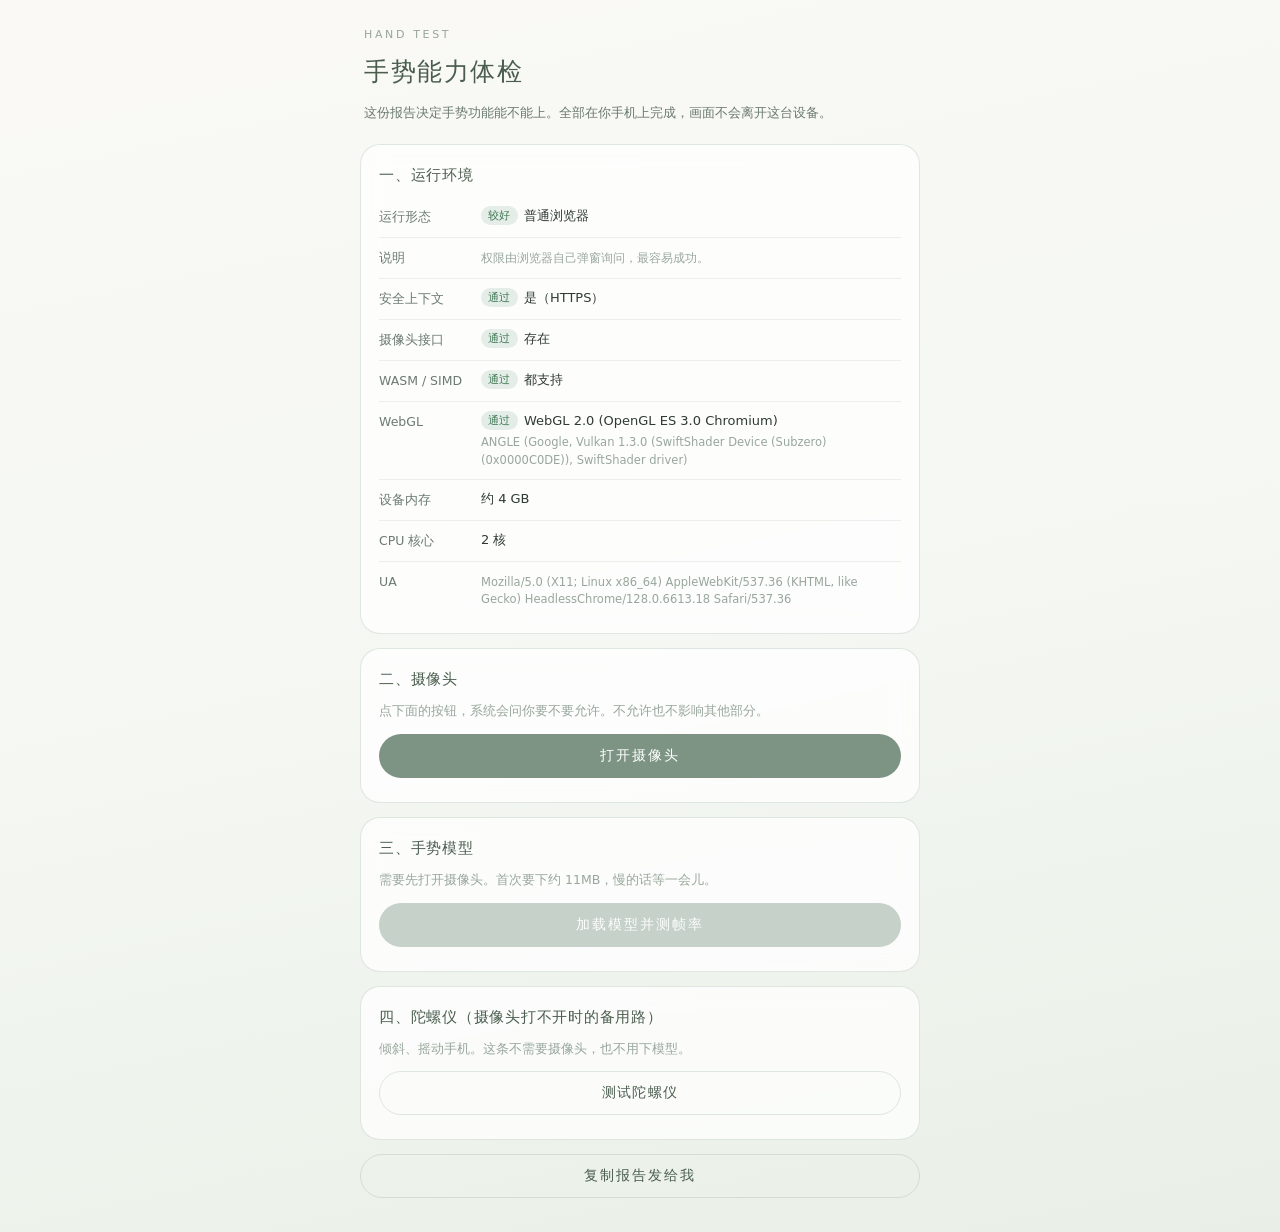
==== handtest.html @ 589935a4 "deploy 2026-11-13 16:48:40" ====
<!DOCTYPE html>
<html lang="zh-CN">
<head>
<meta charset="UTF-8" />
<meta name="viewport" content="width=device-width, initial-scale=1, viewport-fit=cover" />
<meta name="theme-color" content="#FAF9F5" />
<title>手势能力体检 · 记念</title>
<style>
  :root {
    --ink: #2f3a33;
    --ink-2: #4a5d4e;
    --muted: #6b7a70;
    --faint: #98a69d;
    --line: rgba(120, 150, 130, 0.22);
    --card: rgba(255, 255, 255, 0.74);
    --green: #7d9484;
    --green-d: #4a5d4e;
    --ok: #3f7a56;
    --bad: #9b5a4a;
    --warn: #8a7333;
  }
  * { box-sizing: border-box; -webkit-tap-highlight-color: transparent; }
  html { -webkit-text-size-adjust: 100%; }
  body {
    margin: 0;
    min-height: 100dvh;
    background: linear-gradient(168deg, #faf9f5 0%, #f4f7f2 52%, #e9efe7 100%);
    color: var(--ink);
    font-family: "PingFang SC", "Noto Sans SC", "HarmonyOS Sans SC", "Microsoft YaHei", system-ui, sans-serif;
    font-weight: 400;
    padding: calc(env(safe-area-inset-top) + 26px) 16px calc(env(safe-area-inset-bottom) + 34px);
    line-height: 1.6;
  }
  main { max-width: 560px; margin: 0 auto; }

  header { padding: 0 4px 20px; }
  .cap {
    margin: 0 0 8px;
    font-size: 11px;
    letter-spacing: 0.24em;
    color: var(--faint);
    text-transform: uppercase;
  }
  h1 {
    margin: 0;
    font-size: 25px;
    font-weight: 400;
    letter-spacing: 0.06em;
    color: var(--green-d);
  }
  .sub {
    margin: 10px 0 0;
    font-size: 13px;
    color: var(--muted);
    line-height: 1.7;
  }

  .card {
    background: var(--card);
    border: 1px solid var(--line);
    border-radius: 20px;
    padding: 18px 18px 16px;
    margin-bottom: 14px;
    backdrop-filter: blur(12px);
    -webkit-backdrop-filter: blur(12px);
  }
  h2 {
    margin: 0 0 10px;
    font-size: 15px;
    font-weight: 500;
    letter-spacing: 0.05em;
    color: var(--ink-2);
  }
  .hint {
    margin: 0 0 12px;
    font-size: 12.5px;
    color: var(--faint);
    line-height: 1.65;
  }

  .rows { display: flex; flex-direction: column; gap: 1px; }
  .row {
    display: flex;
    align-items: flex-start;
    gap: 10px;
    padding: 9px 0;
    border-top: 1px solid rgba(120, 150, 130, 0.13);
    font-size: 13px;
  }
  .row:first-child { border-top: 0; }
  .row .k {
    flex: 0 0 92px;
    color: var(--muted);
    font-size: 12.5px;
    padding-top: 1px;
  }
  .row .v {
    flex: 1;
    min-width: 0;
    word-break: break-word;
    color: var(--ink);
  }
  .row .v small { display: block; color: var(--faint); font-size: 11.5px; margin-top: 3px; line-height: 1.5; }
  .tag {
    display: inline-block;
    font-size: 11px;
    padding: 1px 7px;
    border-radius: 999px;
    margin-right: 6px;
    letter-spacing: 0.04em;
    vertical-align: 1px;
  }
  .t-ok { background: rgba(63, 122, 86, 0.13); color: var(--ok); }
  .t-bad { background: rgba(155, 90, 74, 0.14); color: var(--bad); }
  .t-warn { background: rgba(138, 115, 51, 0.15); color: var(--warn); }
  .t-idle { background: rgba(125, 148, 132, 0.13); color: var(--muted); }

  button {
    display: block;
    width: 100%;
    height: 44px;
    border: 0;
    border-radius: 999px;
    background: var(--green);
    color: #fff;
    font-family: inherit;
    font-size: 14px;
    letter-spacing: 0.14em;
    cursor: pointer;
    transition: opacity 0.2s, transform 0.15s;
  }
  button:active { transform: scale(0.985); }
  button:disabled { opacity: 0.42; cursor: default; }
  button.ghost {
    background: transparent;
    border: 1px solid var(--line);
    color: var(--green-d);
    letter-spacing: 0.1em;
  }

  .preview {
    margin-top: 14px;
    border-radius: 14px;
    overflow: hidden;
    background: #dfe7dd;
    aspect-ratio: 4 / 3;
    position: relative;
  }
  .preview video {
    display: block;
    width: 100%;
    height: 100%;
    object-fit: cover;
    transform: translateZ(0);
  }
  .preview .fps {
    position: absolute;
    left: 10px;
    bottom: 10px;
    font-size: 11px;
    color: #fff;
    background: rgba(30, 45, 36, 0.55);
    padding: 2px 8px;
    border-radius: 999px;
    letter-spacing: 0.06em;
  }

  .verdict {
    margin: 0;
    font-size: 14px;
    line-height: 1.75;
    color: var(--ink);
  }
  .verdict .big {
    display: block;
    font-size: 17px;
    color: var(--green-d);
    margin-bottom: 8px;
    letter-spacing: 0.04em;
  }

  .copy {
    margin-top: 6px;
    background: transparent;
    border: 1px solid var(--line);
    color: var(--green-d);
  }
  .toast {
    position: fixed;
    left: 50%;
    bottom: calc(env(safe-area-inset-bottom) + 24px);
    transform: translateX(-50%) translateY(10px);
    background: rgba(45, 60, 50, 0.9);
    color: #fff;
    font-size: 13px;
    padding: 9px 18px;
    border-radius: 999px;
    opacity: 0;
    pointer-events: none;
    transition: opacity 0.24s, transform 0.24s;
  }
  .toast.show { opacity: 1; transform: translateX(-50%) translateY(0); }
</style>
</head>
<body>
<main>
  <header>
    <p class="cap">Hand test</p>
    <h1>手势能力体检</h1>
    <p class="sub">这份报告决定手势功能能不能上。全部在你手机上完成，画面不会离开这台设备。</p>
  </header>

  <section class="card">
    <h2>一、运行环境</h2>
    <div class="rows" id="envRows"></div>
  </section>

  <section class="card">
    <h2>二、摄像头</h2>
    <p class="hint">点下面的按钮，系统会问你要不要允许。不允许也不影响其他部分。</p>
    <button id="camBtn">打开摄像头</button>
    <div class="rows" id="camRows" style="margin-top: 8px"></div>
    <div class="preview" id="previewWrap" hidden>
      <video id="video" playsinline muted autoplay></video>
      <span class="fps" id="fpsBadge">预览中</span>
    </div>
  </section>

  <section class="card">
    <h2>三、手势模型</h2>
    <p class="hint">需要先打开摄像头。首次要下约 11MB，慢的话等一会儿。</p>
    <button id="modelBtn" disabled>加载模型并测帧率</button>
    <div class="rows" id="modelRows" style="margin-top: 8px"></div>
  </section>

  <section class="card">
    <h2>四、陀螺仪（摄像头打不开时的备用路）</h2>
    <p class="hint">倾斜、摇动手机。这条不需要摄像头，也不用下模型。</p>
    <button id="gyroBtn" class="ghost">测试陀螺仪</button>
    <div class="rows" id="gyroRows" style="margin-top: 8px"></div>
  </section>

  <section class="card" id="verdictCard" hidden>
    <h2>结论</h2>
    <p class="verdict" id="verdictText"></p>
  </section>

  <button id="copyBtn" class="copy">复制报告发给我</button>
  <div class="toast" id="toast">已经复制</div>
</main>

<script type="module">
const $ = (id) => document.getElementById(id);
const report = [];
let reportLine = (k, v) => { report.push(k + '：' + v); };

/* ────────── 小工具 ────────── */

function row(host, key, valueHtml, tag) {
  const el = document.createElement('div');
  el.className = 'row';
  const tagHtml = tag ? '<span class="tag ' + tag.cls + '">' + tag.text + '</span>' : '';
  el.innerHTML = '<span class="k">' + key + '</span><span class="v">' + tagHtml + valueHtml + '</span>';
  host.appendChild(el);
  return el;
}

function state(el, text) {
  el.querySelector('.v').innerHTML = text;
}

/* ────────── 一、环境 ────────── */

const ua = navigator.userAgent;
const envRows = $('envRows');

function detectEnv() {
  const isIOS = /iPad|iPhone|iPod/.test(ua) || (navigator.platform === 'MacIntel' && navigator.maxTouchPoints > 1);
  const isAndroid = /Android/i.test(ua);
  const isWebView = isAndroid && /;\s*wv\)/.test(ua);
  const standalone =
    window.navigator.standalone === true ||
    window.matchMedia('(display-mode: standalone)').matches ||
    window.matchMedia('(display-mode: fullscreen)').matches;

  let label = '普通浏览器';
  let note = '权限由浏览器自己弹窗询问，最容易成功。';
  let level = 'ok';

  if (isWebView) {
    label = '安卓 WebView（套壳）';
    note = '权限要由壳的宿主程序授予。壳没实现这段，摄像头会直接失败且没有弹窗。';
    level = 'bad';
  } else if (isIOS && standalone) {
    label = 'iOS 添加到主屏幕';
    note = '权限走系统层，多数机型可用，个别版本会黑屏。';
    level = 'warn';
  } else if (isAndroid && standalone) {
    label = '安卓安装的 Web App';
    note = '和浏览器差不多，但图标入口后的权限行为取决于内核版本。';
    level = 'warn';
  } else if (isIOS) {
    label = 'iOS Safari';
    note = '权限弹窗正常，成功率最高。';
  }

  return { label, note, level };
}

function hasSimd() {
  try {
    return WebAssembly.validate(
      new Uint8Array([0, 97, 115, 109, 1, 0, 0, 0, 1, 5, 1, 96, 0, 1, 123, 3, 2, 1, 0, 10, 10, 1, 8, 0, 65, 0, 253, 15, 253, 98, 11]),
    );
  } catch {
    return false;
  }
}

function glInfo() {
  try {
    const c = document.createElement('canvas');
    const gl = c.getContext('webgl2') || c.getContext('webgl') || c.getContext('experimental-webgl');
    if (!gl) return { ok: false, renderer: '', version: '' };
    const ext = gl.getExtension('WEBGL_debug_renderer_info');
    return {
      ok: true,
      version: gl.getParameter(gl.VERSION),
      renderer: ext ? gl.getParameter(ext.UNMASKED_RENDERER_WEBGL) : String(gl.getParameter(gl.RENDERER)),
    };
  } catch {
    return { ok: false, renderer: '', version: '' };
  }
}

(function env() {
  const e = detectEnv();
  row(envRows, '运行形态', e.label, { cls: 't-' + e.level, text: e.level === 'ok' ? '较好' : e.level === 'warn' ? '待观察' : '高危' });
  row(envRows, '说明', '<small>' + e.note + '</small>');
  reportLine('运行形态', e.label);

  const secure = window.isSecureContext;
  row(envRows, '安全上下文', secure ? '是（HTTPS）' : '否 —— 摄像头一定用不了', {
    cls: secure ? 't-ok' : 't-bad',
    text: secure ? '通过' : '失败',
  });
  reportLine('安全上下文', secure ? 'HTTPS' : '非安全');

  const hasGum = !!(navigator.mediaDevices && navigator.mediaDevices.getUserMedia);
  row(envRows, '摄像头接口', hasGum ? '存在' : '不存在 —— 这个环境没提供媒体接口', {
    cls: hasGum ? 't-ok' : 't-bad',
    text: hasGum ? '通过' : '失败',
  });
  reportLine('摄像头接口', hasGum ? '存在' : '不存在');

  const wasm = typeof WebAssembly === 'object';
  const simd = wasm && hasSimd();
  row(envRows, 'WASM / SIMD', wasm ? (simd ? '都支持' : '有 WASM，缺少 SIMD（会慢很多）') : '不支持 WASM', {
    cls: !wasm ? 't-bad' : simd ? 't-ok' : 't-warn',
    text: !wasm ? '失败' : simd ? '通过' : '降级',
  });
  reportLine('WASM SIMD', !wasm ? '不支持' : simd ? '支持' : '缺 SIMD');

  const g = glInfo();
  row(
    envRows,
    'WebGL',
    g.ok ? g.version + '<small>' + g.renderer + '</small>' : '不可用 —— 模型只能退回 CPU，帧率会掉',
    { cls: g.ok ? 't-ok' : 't-bad', text: g.ok ? '通过' : '失败' },
  );
  reportLine('WebGL', g.ok ? g.version + ' / ' + g.renderer : '不可用');

  if (navigator.deviceMemory) {
    row(envRows, '设备内存', '约 ' + navigator.deviceMemory + ' GB');
  }
  if (navigator.hardwareConcurrency) {
    row(envRows, 'CPU 核心', navigator.hardwareConcurrency + ' 核');
    reportLine('CPU 核心', String(navigator.hardwareConcurrency));
  }
  row(envRows, 'UA', '<small>' + ua + '</small>');
})();

/* ────────── 二、摄像头 ────────── */

const camRows = $('camRows');
const camBtn = $('camBtn');
const modelBtn = $('modelBtn');
let stream = null;
let camOk = false;

const CAM_ERROR = {
  NotAllowedError: '权限被拒绝。可能是你点了不允许，也可能是这个壳从来没向系统申请过摄像头。',
  NotFoundError: '这台设备上没找到摄像头。',
  NotReadableError: '摄像头被别的程序占用，或者系统层拿不到画面。',
  SecurityError: '页面不是 HTTPS，或者容器禁止了媒体访问。',
  AbortError: '启动过程被打断，再点一次试试。',
  OverconstrainedError: '摄像头不支持要求的参数。',
  TypeError: '这个环境根本没提供摄像头接口。',
};

camBtn.addEventListener('click', async () => {
  camBtn.disabled = true;
  camRows.innerHTML = '';
  const waited = row(camRows, '状态', '正在请求权限…', { cls: 't-idle', text: '等待' });

  try {
    const t0 = performance.now();
    stream = await navigator.mediaDevices.getUserMedia({
      video: { facingMode: 'user', width: { ideal: 640 }, height: { ideal: 480 } },
      audio: false,
    });
    const cost = Math.round(performance.now() - t0);

    camOk = true;
    waited.remove();
    const track = stream.getVideoTracks()[0];
    const s = track.getSettings ? track.getSettings() : {};
    row(camRows, '摄像头', '已打开', { cls: 't-ok', text: '通过' });
    row(camRows, '分辨率', (s.width || '?') + ' × ' + (s.height || '?') + '，帧率 ' + (Math.round(s.frameRate || 0) || '?'));
    row(camRows, '耗时', cost + ' 毫秒');
    reportLine('摄像头', '可用 ' + (s.width || '?') + 'x' + (s.height || '?'));

    const video = $('video');
    video.srcObject = stream;
    $('previewWrap').hidden = false;
    await video.play().catch(() => {});

    modelBtn.disabled = false;
    camBtn.textContent = '重新打开';
    camBtn.disabled = false;
  } catch (err) {
    camOk = false;
    waited.remove();
    const name = err && err.name ? err.name : '未知错误';
    row(camRows, '摄像头', '打不开', { cls: 't-bad', text: '失败' });
    row(camRows, '错误码', name);
    row(camRows, '含义', '<small>' + (CAM_ERROR[name] || (err && err.message) || '没有更多信息') + '</small>');
    reportLine('摄像头', '失败 ' + name);
    camBtn.textContent = '再试一次';
    camBtn.disabled = false;
    updateVerdict();
  }
});

/* ────────── 三、手势模型 ────────── */

const modelRows = $('modelRows');
const MODEL_URL =
  'https://storage.googleapis.com/mediapipe-models/hand_landmarker/hand_landmarker/float16/1/hand_landmarker.task';
const VISION_VER = '0.10.14';

modelBtn.addEventListener('click', async () => {
  if (!camOk) return;
  modelBtn.disabled = true;
  modelRows.innerHTML = '';
  const line = row(modelRows, '状态', '正在下载运行库…', { cls: 't-idle', text: '等待' });

  let landmarker = null;
  const t0 = performance.now();

  try {
    const vision = await import(
      'https://cdn.jsdelivr.net/npm/@mediapipe/tasks-vision@' + VISION_VER + '/+esm'
    );
    state(line, '运行库已就绪，正在下载手部模型（约 7.8MB）…');

    const fileset = await vision.FilesetResolver.forVisionTasks(
      'https://cdn.jsdelivr.net/npm/@mediapipe/tasks-vision@' + VISION_VER + '/wasm',
    );

    landmarker = await vision.HandLandmarker.createFromOptions(fileset, {
      baseOptions: { modelAssetPath: MODEL_URL, delegate: 'GPU' },
      runningMode: 'VIDEO',
      numHands: 1,
    });

    const loadMs = Math.round(performance.now() - t0);
    line.remove();
    row(modelRows, '加载', '成功', { cls: 't-ok', text: '通过' });
    row(modelRows, '耗时', (loadMs / 1000).toFixed(1) + ' 秒');
    reportLine('模型加载', (loadMs / 1000).toFixed(1) + 's');

    await measureFps(landmarker);
  } catch (err) {
    line.remove();
    const msg = (err && err.message) || String(err);
    row(modelRows, '加载', '失败', { cls: 't-bad', text: '失败' });
    row(modelRows, '原因', '<small>' + msg + '</small>');
    row(
      modelRows,
      '常见解释',
      '<small>如果是超时或网络错误：模型托管在 Google 存储，国内直连通常不通，需要自托管。<br>如果是 delegate 相关：这台设备的 WebGL 撑不起 GPU 推理。</small>',
    );
    reportLine('模型加载', '失败 ' + msg.slice(0, 80));
    modelBtn.disabled = false;
    updateVerdict();
  }
});

function measureFps(landmarker) {
  return new Promise((resolve) => {
    const video = $('video');
    const badge = $('fpsBadge');
    const line = row(modelRows, '帧率', '正在测 4 秒，请把手举到画面里…', { cls: 't-idle', text: '测试中' });
    let frames = 0;
    let handSeen = false;
    let lastTime = -1;
    const start = performance.now();

    function loop() {
      if (video.readyState >= 2 && video.currentTime !== lastTime) {
        lastTime = video.currentTime;
        try {
          const res = landmarker.detectForVideo(video, performance.now());
          frames += 1;
          if (res && res.landmarks && res.landmarks.length > 0) handSeen = true;
        } catch {
          /* 单帧失败不打断整体统计 */
        }
      }
      const elapsed = performance.now() - start;
      if (elapsed < 4000) {
        badge.textContent = frames ? Math.round((frames / elapsed) * 1000) + ' fps' : '识别中';
        requestAnimationFrame(loop);
      } else {
        const fps = Math.round((frames / elapsed) * 1000);
        line.remove();
        const level = fps >= 22 ? 't-ok' : fps >= 12 ? 't-warn' : 't-bad';
        const label = fps >= 22 ? '流畅' : fps >= 12 ? '勉强' : '卡顿';
        row(modelRows, '帧率', fps + ' 帧/秒', { cls: level, text: label });
        row(modelRows, '手部检测', handSeen ? '检测到手' : '4 秒内没检测到手（可能没对着镜头，或光线太暗）', {
          cls: handSeen ? 't-ok' : 't-warn',
          text: handSeen ? '通过' : '待确认',
        });
        reportLine('帧率', fps + ' fps');
        reportLine('手部检测', handSeen ? '有' : '无');
        modelBtn.textContent = '再测一次';
        modelBtn.disabled = false;
        updateVerdict();
        resolve();
      }
    }
    requestAnimationFrame(loop);
  });
}

/* ────────── 四、陀螺仪 ────────── */

const gyroRows = $('gyroRows');
const gyroBtn = $('gyroBtn');
let gyroOk = null;

gyroBtn.addEventListener('click', async () => {
  gyroBtn.disabled = true;
  gyroRows.innerHTML = '';

  if (typeof DeviceOrientationEvent === 'undefined') {
    row(gyroRows, '陀螺仪', '这个环境没有方向接口', { cls: 't-bad', text: '失败' });
    reportLine('陀螺仪', '无接口');
    gyroOk = false;
    gyroBtn.disabled = false;
    updateVerdict();
    return;
  }

  const line = row(gyroRows, '状态', '正在请求权限…', { cls: 't-idle', text: '等待' });

  try {
    if (typeof DeviceOrientationEvent.requestPermission === 'function') {
      const answer = await DeviceOrientationEvent.requestPermission();
      if (answer !== 'granted') throw new Error('你拒绝了方向权限');
    }

    state(line, '请把手机上下左右倾斜一下…');

    let got = 0;
    let range = 0;
    let base = null;
    const onOrient = (ev) => {
      if (ev.beta == null && ev.gamma == null) return;
      got += 1;
      const g = Number(ev.gamma || 0);
      if (base === null) base = g;
      range = Math.max(range, Math.abs(g - base));
    };
    window.addEventListener('deviceorientation', onOrient);

    await new Promise((r) => setTimeout(r, 2500));
    window.removeEventListener('deviceorientation', onOrient);
    line.remove();

    if (got > 0) {
      gyroOk = true;
      row(gyroRows, '陀螺仪', '有数据', { cls: 't-ok', text: '通过' });
      row(gyroRows, '事件数', got + ' 次 / 2.5 秒');
      row(gyroRows, '倾斜幅度', '左右摆了 ' + Math.round(range) + ' 度');
      reportLine('陀螺仪', '可用，2.5 秒 ' + got + ' 个事件');
    } else {
      gyroOk = false;
      row(gyroRows, '陀螺仪', '没有收到任何事件', { cls: 't-warn', text: '待确认' });
      row(gyroRows, '说明', '<small>可能是这个壳屏蔽了传感器，也可能是设备本身没有陀螺仪。</small>');
      reportLine('陀螺仪', '无事件');
    }
  } catch (err) {
    line.remove();
    row(gyroRows, '陀螺仪', '不可用', { cls: 't-bad', text: '失败' });
    row(gyroRows, '原因', '<small>' + ((err && err.message) || '未知') + '</small>');
    reportLine('陀螺仪', '失败');
    gyroOk = false;
  }

  gyroBtn.textContent = '再测一次';
  gyroBtn.disabled = false;
  updateVerdict();
});

/* ────────── 结论 ────────── */

function updateVerdict() {
  const card = $('verdictCard');
  const text = $('verdictText');

  if (camOk) {
    card.hidden = false;
    text.innerHTML =
      '<span class="big">摄像头这条路能走</span>' +
      '基础条件都通过了。接着看第三节的帧率：22 帧以上手势会很顺，12 到 22 帧能用但要放慢动作，12 帧以下建议只做最简单的挥手。<br><br>' +
      '只要帧率不是"卡顿"，就可以按计划做媒体手势。';
    return;
  }

  if (gyroOk === true) {
    card.hidden = false;
    text.innerHTML =
      '<span class="big">摄像头不行，但陀螺仪行</span>' +
      '那就不做摄像头手势，改做倾斜切信 + 摇一摇抽信。这个方案零加载、零耗电，仪式感也够，而且永远不会因为光线不好而失灵。';
    return;
  }

  if (gyroOk === false) {
    card.hidden = false;
    text.innerHTML =
      '<span class="big">两条路都不通</span>' +
      '那就老老实实做触摸：点信箱抽信、滑动翻信。八音盒和视觉动效一样能做出仪式感，只是少了"隔空"这一下。';
  }
}

/* ────────── 复制报告 ────────── */

$('copyBtn').addEventListener('click', async () => {
  const text =
    '【手势能力体检】\n' +
    report.join('\n') +
    '\n\nUA：' +
    ua;
  try {
    await navigator.clipboard.writeText(text);
    const t = $('toast');
    t.classList.add('show');
    setTimeout(() => t.classList.remove('show'), 1600);
  } catch {
    const t = $('toast');
    t.textContent = '复制失败，请手动截图';
    t.classList.add('show');
    setTimeout(() => t.classList.remove('show'), 2200);
  }
});
</script>
</body>
</html>
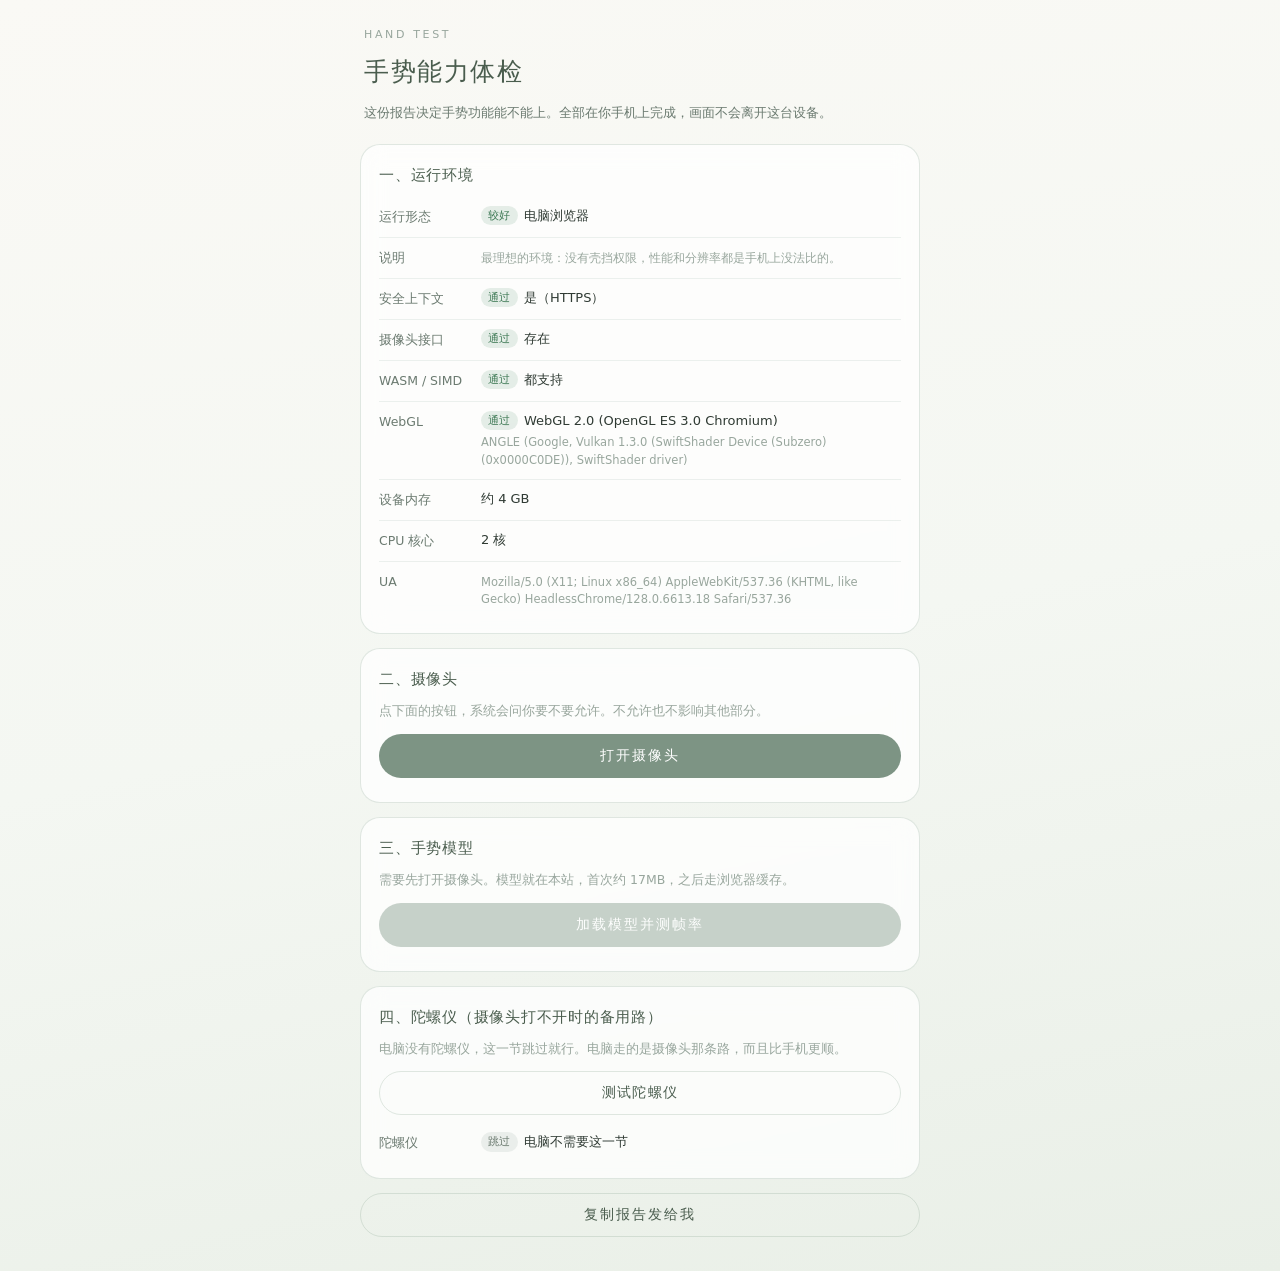
==== commit 4ef6d570: "deploy 2026-11-13 17:00:02" ====
--- a/handtest.html
+++ b/handtest.html
@@ -228,7 +228,7 @@
 
   <section class="card">
     <h2>三、手势模型</h2>
-    <p class="hint">需要先打开摄像头。首次要下约 11MB，慢的话等一会儿。</p>
+    <p class="hint">需要先打开摄像头。模型就在本站，首次约 17MB，之后走浏览器缓存。</p>
     <button id="modelBtn" disabled>加载模型并测帧率</button>
     <div class="rows" id="modelRows" style="margin-top: 8px"></div>
   </section>
@@ -274,6 +274,8 @@
 const ua = navigator.userAgent;
 const envRows = $('envRows');
 
+let isDesktop = !/Android|iPad|iPhone|iPod|Mobile|Tablet/i.test(ua);
+
 function detectEnv() {
   const isIOS = /iPad|iPhone|iPod/.test(ua) || (navigator.platform === 'MacIntel' && navigator.maxTouchPoints > 1);
   const isAndroid = /Android/i.test(ua);
@@ -287,7 +289,11 @@
   let note = '权限由浏览器自己弹窗询问，最容易成功。';
   let level = 'ok';
 
-  if (isWebView) {
+  if (isDesktop) {
+    label = '电脑浏览器';
+    note = '最理想的环境：没有壳挡权限，性能和分辨率都是手机上没法比的。';
+    level = 'ok';
+  } else if (isWebView) {
     label = '安卓 WebView（套壳）';
     note = '权限要由壳的宿主程序授予。壳没实现这段，摄像头会直接失败且没有弹窗。';
     level = 'bad';
@@ -445,34 +451,44 @@
 /* ────────── 三、手势模型 ────────── */
 
 const modelRows = $('modelRows');
-const MODEL_URL =
-  'https://storage.googleapis.com/mediapipe-models/hand_landmarker/hand_landmarker/float16/1/hand_landmarker.task';
-const VISION_VER = '0.10.14';
-
+const MODEL_URL = './models/hand_landmarker.task';
+const WASM_DIR = './mediapipe/wasm';
+const BUNDLE_URL = './mediapipe/vision_bundle.mjs';
+
+/* 全部走同源。模型原本在 storage.googleapis.com，国内直连不通 —— 实测就卡死在
+   「正在下载手部模型」这一步，等多久都不会动。现在这些文件随站点一起发布，
+   和页面同一个域、同一条连接，不会再被拦。 */
 modelBtn.addEventListener('click', async () => {
   if (!camOk) return;
   modelBtn.disabled = true;
   modelRows.innerHTML = '';
-  const line = row(modelRows, '状态', '正在下载运行库…', { cls: 't-idle', text: '等待' });
+  const line = row(modelRows, '状态', '正在加载运行库…', { cls: 't-idle', text: '等待' });
 
   let landmarker = null;
   const t0 = performance.now();
 
   try {
-    const vision = await import(
-      'https://cdn.jsdelivr.net/npm/@mediapipe/tasks-vision@' + VISION_VER + '/+esm'
-    );
-    state(line, '运行库已就绪，正在下载手部模型（约 7.8MB）…');
-
-    const fileset = await vision.FilesetResolver.forVisionTasks(
-      'https://cdn.jsdelivr.net/npm/@mediapipe/tasks-vision@' + VISION_VER + '/wasm',
-    );
-
-    landmarker = await vision.HandLandmarker.createFromOptions(fileset, {
-      baseOptions: { modelAssetPath: MODEL_URL, delegate: 'GPU' },
-      runningMode: 'VIDEO',
-      numHands: 1,
-    });
+    const vision = await import(BUNDLE_URL);
+    state(line, '运行库已就绪，正在读取手部模型（7.5MB，同源）…');
+
+    const fileset = await vision.FilesetResolver.forVisionTasks(WASM_DIR);
+
+    landmarker = await Promise.race([
+      vision.HandLandmarker.createFromOptions(fileset, {
+        baseOptions: { modelAssetPath: MODEL_URL, delegate: 'GPU' },
+        runningMode: 'VIDEO',
+        numHands: 1,
+      }),
+      new Promise((_, reject) =>
+        setTimeout(
+          () =>
+            reject(
+              new Error('读取超时（90 秒）。文件就在本站，正常几秒就完 —— 超时说明文件没部署上去，或者路径不对。'),
+            ),
+          90000,
+        ),
+      ),
+    ]);
 
     const loadMs = Math.round(performance.now() - t0);
     line.remove();
@@ -489,7 +505,7 @@
     row(
       modelRows,
       '常见解释',
-      '<small>如果是超时或网络错误：模型托管在 Google 存储，国内直连通常不通，需要自托管。<br>如果是 delegate 相关：这台设备的 WebGL 撑不起 GPU 推理。</small>',
+      '<small>超时：模型和 wasm 现在都在本站，正常几秒就读完了。如果还超时，说明这次部署没把 public/models 和 public/mediapipe 带上去。<br>delegate 相关：这台设备的 WebGL 撑不起 GPU 推理，可以改成 CPU 再试。</small>',
     );
     reportLine('模型加载', '失败 ' + msg.slice(0, 80));
     modelBtn.disabled = false;
@@ -550,6 +566,17 @@
 const gyroBtn = $('gyroBtn');
 let gyroOk = null;
 
+/* 桌面设备没有陀螺仪，这一节直接标注跳过。
+   这里要提前说明，否则用户在电脑上看到「没收到任何事件」会以为坏了。 */
+if (isDesktop) {
+  const sec = gyroBtn.closest('.card');
+  const hint = sec && sec.querySelector('.hint');
+  if (hint) hint.textContent = '电脑没有陀螺仪，这一节跳过就行。电脑走的是摄像头那条路，而且比手机更顺。';
+  gyroBtn.hidden = true;
+  row(gyroRows, '陀螺仪', '电脑不需要这一节', { cls: 't-idle', text: '跳过' });
+  reportLine('陀螺仪', '桌面设备跳过');
+}
+
 gyroBtn.addEventListener('click', async () => {
   gyroBtn.disabled = true;
   gyroRows.innerHTML = '';
@@ -622,10 +649,21 @@
 
   if (camOk) {
     card.hidden = false;
+    const fpsNote = isDesktop
+      ? '电脑是跑 MediaPipe 最理想的环境：没有壳挡权限，性能和分辨率都是手机比不了的，帧率通常是手机的两三倍。'
+      : '接着看第三节的帧率：22 帧以上手势会很顺，12 到 22 帧能用但要放慢动作，12 帧以下只做最简单的挥手。';
+    const tail = isDesktop
+      ? '鼠标那套操作会一起做——悬停、拖拽、滚轮翻信，不必只靠手势。'
+      : '手机上还能再叠一层陀螺仪，作为暗光、背光时手势失灵的备选。';
+    text.innerHTML = '<span class="big">摄像头这条路能走</span>' + fpsNote + '<br><br>' + tail;
+    return;
+  }
+
+  if (isDesktop) {
+    card.hidden = false;
     text.innerHTML =
-      '<span class="big">摄像头这条路能走</span>' +
-      '基础条件都通过了。接着看第三节的帧率：22 帧以上手势会很顺，12 到 22 帧能用但要放慢动作，12 帧以下建议只做最简单的挥手。<br><br>' +
-      '只要帧率不是"卡顿"，就可以按计划做媒体手势。';
+      '<span class="big">这台电脑没有可用的摄像头</span>' +
+      '不影响任何功能。电脑上本来就有鼠标那条路：悬停、拖拽、滚轮翻信，和手势共用同一套状态机。手势只是锦上添花，没有也能完整使用。';
     return;
   }
 
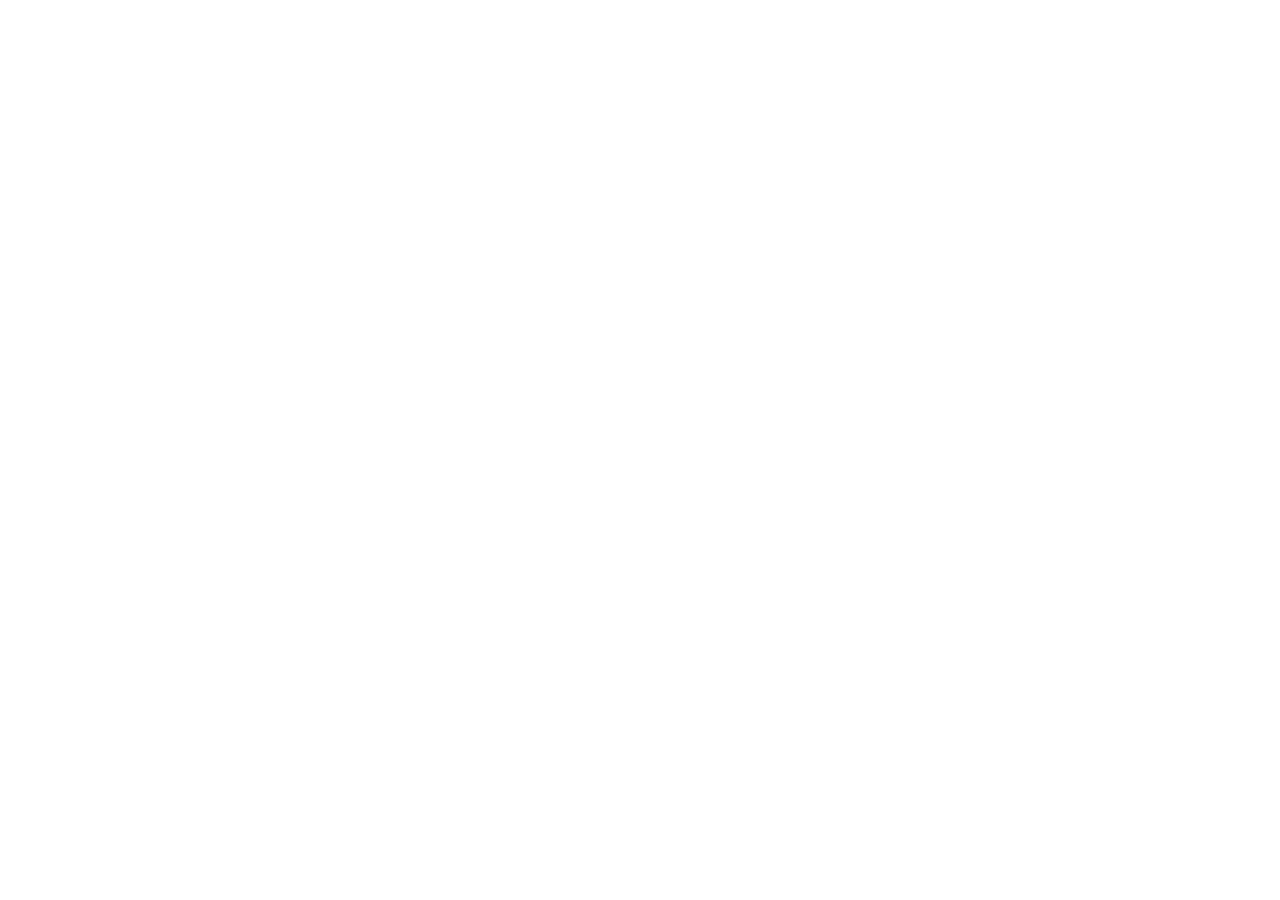
==== commit ea5b426a: "deploy 2026-11-13 17:12:08" ====
--- a/handtest.html
+++ b/handtest.html
@@ -3,706 +3,29 @@
 <head>
 <meta charset="UTF-8" />
 <meta name="viewport" content="width=device-width, initial-scale=1, viewport-fit=cover" />
-<meta name="theme-color" content="#FAF9F5" />
-<title>手势能力体检 · 记念</title>
+<title>手势体检 · 已改版</title>
 <style>
-  :root {
-    --ink: #2f3a33;
-    --ink-2: #4a5d4e;
-    --muted: #6b7a70;
-    --faint: #98a69d;
-    --line: rgba(120, 150, 130, 0.22);
-    --card: rgba(255, 255, 255, 0.74);
-    --green: #7d9484;
-    --green-d: #4a5d4e;
-    --ok: #3f7a56;
-    --bad: #9b5a4a;
-    --warn: #8a7333;
-  }
-  * { box-sizing: border-box; -webkit-tap-highlight-color: transparent; }
-  html { -webkit-text-size-adjust: 100%; }
   body {
     margin: 0;
     min-height: 100dvh;
+    display: flex;
+    align-items: center;
+    justify-content: center;
     background: linear-gradient(168deg, #faf9f5 0%, #f4f7f2 52%, #e9efe7 100%);
-    color: var(--ink);
-    font-family: "PingFang SC", "Noto Sans SC", "HarmonyOS Sans SC", "Microsoft YaHei", system-ui, sans-serif;
-    font-weight: 400;
-    padding: calc(env(safe-area-inset-top) + 26px) 16px calc(env(safe-area-inset-bottom) + 34px);
-    line-height: 1.6;
+    color: #4a5d4e;
+    font-family: "PingFang SC", "Noto Sans SC", "Microsoft YaHei", system-ui, sans-serif;
+    font-weight: 300;
+    letter-spacing: 0.1em;
+    font-size: 14px;
   }
-  main { max-width: 560px; margin: 0 auto; }
-
-  header { padding: 0 4px 20px; }
-  .cap {
-    margin: 0 0 8px;
-    font-size: 11px;
-    letter-spacing: 0.24em;
-    color: var(--faint);
-    text-transform: uppercase;
-  }
-  h1 {
-    margin: 0;
-    font-size: 25px;
-    font-weight: 400;
-    letter-spacing: 0.06em;
-    color: var(--green-d);
-  }
-  .sub {
-    margin: 10px 0 0;
-    font-size: 13px;
-    color: var(--muted);
-    line-height: 1.7;
-  }
-
-  .card {
-    background: var(--card);
-    border: 1px solid var(--line);
-    border-radius: 20px;
-    padding: 18px 18px 16px;
-    margin-bottom: 14px;
-    backdrop-filter: blur(12px);
-    -webkit-backdrop-filter: blur(12px);
-  }
-  h2 {
-    margin: 0 0 10px;
-    font-size: 15px;
-    font-weight: 500;
-    letter-spacing: 0.05em;
-    color: var(--ink-2);
-  }
-  .hint {
-    margin: 0 0 12px;
-    font-size: 12.5px;
-    color: var(--faint);
-    line-height: 1.65;
-  }
-
-  .rows { display: flex; flex-direction: column; gap: 1px; }
-  .row {
-    display: flex;
-    align-items: flex-start;
-    gap: 10px;
-    padding: 9px 0;
-    border-top: 1px solid rgba(120, 150, 130, 0.13);
-    font-size: 13px;
-  }
-  .row:first-child { border-top: 0; }
-  .row .k {
-    flex: 0 0 92px;
-    color: var(--muted);
-    font-size: 12.5px;
-    padding-top: 1px;
-  }
-  .row .v {
-    flex: 1;
-    min-width: 0;
-    word-break: break-word;
-    color: var(--ink);
-  }
-  .row .v small { display: block; color: var(--faint); font-size: 11.5px; margin-top: 3px; line-height: 1.5; }
-  .tag {
-    display: inline-block;
-    font-size: 11px;
-    padding: 1px 7px;
-    border-radius: 999px;
-    margin-right: 6px;
-    letter-spacing: 0.04em;
-    vertical-align: 1px;
-  }
-  .t-ok { background: rgba(63, 122, 86, 0.13); color: var(--ok); }
-  .t-bad { background: rgba(155, 90, 74, 0.14); color: var(--bad); }
-  .t-warn { background: rgba(138, 115, 51, 0.15); color: var(--warn); }
-  .t-idle { background: rgba(125, 148, 132, 0.13); color: var(--muted); }
-
-  button {
-    display: block;
-    width: 100%;
-    height: 44px;
-    border: 0;
-    border-radius: 999px;
-    background: var(--green);
-    color: #fff;
-    font-family: inherit;
-    font-size: 14px;
-    letter-spacing: 0.14em;
-    cursor: pointer;
-    transition: opacity 0.2s, transform 0.15s;
-  }
-  button:active { transform: scale(0.985); }
-  button:disabled { opacity: 0.42; cursor: default; }
-  button.ghost {
-    background: transparent;
-    border: 1px solid var(--line);
-    color: var(--green-d);
-    letter-spacing: 0.1em;
-  }
-
-  .preview {
-    margin-top: 14px;
-    border-radius: 14px;
-    overflow: hidden;
-    background: #dfe7dd;
-    aspect-ratio: 4 / 3;
-    position: relative;
-  }
-  .preview video {
-    display: block;
-    width: 100%;
-    height: 100%;
-    object-fit: cover;
-    transform: translateZ(0);
-  }
-  .preview .fps {
-    position: absolute;
-    left: 10px;
-    bottom: 10px;
-    font-size: 11px;
-    color: #fff;
-    background: rgba(30, 45, 36, 0.55);
-    padding: 2px 8px;
-    border-radius: 999px;
-    letter-spacing: 0.06em;
-  }
-
-  .verdict {
-    margin: 0;
-    font-size: 14px;
-    line-height: 1.75;
-    color: var(--ink);
-  }
-  .verdict .big {
-    display: block;
-    font-size: 17px;
-    color: var(--green-d);
-    margin-bottom: 8px;
-    letter-spacing: 0.04em;
-  }
-
-  .copy {
-    margin-top: 6px;
-    background: transparent;
-    border: 1px solid var(--line);
-    color: var(--green-d);
-  }
-  .toast {
-    position: fixed;
-    left: 50%;
-    bottom: calc(env(safe-area-inset-bottom) + 24px);
-    transform: translateX(-50%) translateY(10px);
-    background: rgba(45, 60, 50, 0.9);
-    color: #fff;
-    font-size: 13px;
-    padding: 9px 18px;
-    border-radius: 999px;
-    opacity: 0;
-    pointer-events: none;
-    transition: opacity 0.24s, transform 0.24s;
-  }
-  .toast.show { opacity: 1; transform: translateX(-50%) translateY(0); }
 </style>
 </head>
 <body>
-<main>
-  <header>
-    <p class="cap">Hand test</p>
-    <h1>手势能力体检</h1>
-    <p class="sub">这份报告决定手势功能能不能上。全部在你手机上完成，画面不会离开这台设备。</p>
-  </header>
-
-  <section class="card">
-    <h2>一、运行环境</h2>
-    <div class="rows" id="envRows"></div>
-  </section>
-
-  <section class="card">
-    <h2>二、摄像头</h2>
-    <p class="hint">点下面的按钮，系统会问你要不要允许。不允许也不影响其他部分。</p>
-    <button id="camBtn">打开摄像头</button>
-    <div class="rows" id="camRows" style="margin-top: 8px"></div>
-    <div class="preview" id="previewWrap" hidden>
-      <video id="video" playsinline muted autoplay></video>
-      <span class="fps" id="fpsBadge">预览中</span>
-    </div>
-  </section>
-
-  <section class="card">
-    <h2>三、手势模型</h2>
-    <p class="hint">需要先打开摄像头。模型就在本站，首次约 17MB，之后走浏览器缓存。</p>
-    <button id="modelBtn" disabled>加载模型并测帧率</button>
-    <div class="rows" id="modelRows" style="margin-top: 8px"></div>
-  </section>
-
-  <section class="card">
-    <h2>四、陀螺仪（摄像头打不开时的备用路）</h2>
-    <p class="hint">倾斜、摇动手机。这条不需要摄像头，也不用下模型。</p>
-    <button id="gyroBtn" class="ghost">测试陀螺仪</button>
-    <div class="rows" id="gyroRows" style="margin-top: 8px"></div>
-  </section>
-
-  <section class="card" id="verdictCard" hidden>
-    <h2>结论</h2>
-    <p class="verdict" id="verdictText"></p>
-  </section>
-
-  <button id="copyBtn" class="copy">复制报告发给我</button>
-  <div class="toast" id="toast">已经复制</div>
-</main>
-
-<script type="module">
-const $ = (id) => document.getElementById(id);
-const report = [];
-let reportLine = (k, v) => { report.push(k + '：' + v); };
-
-/* ────────── 小工具 ────────── */
-
-function row(host, key, valueHtml, tag) {
-  const el = document.createElement('div');
-  el.className = 'row';
-  const tagHtml = tag ? '<span class="tag ' + tag.cls + '">' + tag.text + '</span>' : '';
-  el.innerHTML = '<span class="k">' + key + '</span><span class="v">' + tagHtml + valueHtml + '</span>';
-  host.appendChild(el);
-  return el;
-}
-
-function state(el, text) {
-  el.querySelector('.v').innerHTML = text;
-}
-
-/* ────────── 一、环境 ────────── */
-
-const ua = navigator.userAgent;
-const envRows = $('envRows');
-
-let isDesktop = !/Android|iPad|iPhone|iPod|Mobile|Tablet/i.test(ua);
-
-function detectEnv() {
-  const isIOS = /iPad|iPhone|iPod/.test(ua) || (navigator.platform === 'MacIntel' && navigator.maxTouchPoints > 1);
-  const isAndroid = /Android/i.test(ua);
-  const isWebView = isAndroid && /;\s*wv\)/.test(ua);
-  const standalone =
-    window.navigator.standalone === true ||
-    window.matchMedia('(display-mode: standalone)').matches ||
-    window.matchMedia('(display-mode: fullscreen)').matches;
-
-  let label = '普通浏览器';
-  let note = '权限由浏览器自己弹窗询问，最容易成功。';
-  let level = 'ok';
-
-  if (isDesktop) {
-    label = '电脑浏览器';
-    note = '最理想的环境：没有壳挡权限，性能和分辨率都是手机上没法比的。';
-    level = 'ok';
-  } else if (isWebView) {
-    label = '安卓 WebView（套壳）';
-    note = '权限要由壳的宿主程序授予。壳没实现这段，摄像头会直接失败且没有弹窗。';
-    level = 'bad';
-  } else if (isIOS && standalone) {
-    label = 'iOS 添加到主屏幕';
-    note = '权限走系统层，多数机型可用，个别版本会黑屏。';
-    level = 'warn';
-  } else if (isAndroid && standalone) {
-    label = '安卓安装的 Web App';
-    note = '和浏览器差不多，但图标入口后的权限行为取决于内核版本。';
-    level = 'warn';
-  } else if (isIOS) {
-    label = 'iOS Safari';
-    note = '权限弹窗正常，成功率最高。';
-  }
-
-  return { label, note, level };
-}
-
-function hasSimd() {
-  try {
-    return WebAssembly.validate(
-      new Uint8Array([0, 97, 115, 109, 1, 0, 0, 0, 1, 5, 1, 96, 0, 1, 123, 3, 2, 1, 0, 10, 10, 1, 8, 0, 65, 0, 253, 15, 253, 98, 11]),
-    );
-  } catch {
-    return false;
-  }
-}
-
-function glInfo() {
-  try {
-    const c = document.createElement('canvas');
-    const gl = c.getContext('webgl2') || c.getContext('webgl') || c.getContext('experimental-webgl');
-    if (!gl) return { ok: false, renderer: '', version: '' };
-    const ext = gl.getExtension('WEBGL_debug_renderer_info');
-    return {
-      ok: true,
-      version: gl.getParameter(gl.VERSION),
-      renderer: ext ? gl.getParameter(ext.UNMASKED_RENDERER_WEBGL) : String(gl.getParameter(gl.RENDERER)),
-    };
-  } catch {
-    return { ok: false, renderer: '', version: '' };
-  }
-}
-
-(function env() {
-  const e = detectEnv();
-  row(envRows, '运行形态', e.label, { cls: 't-' + e.level, text: e.level === 'ok' ? '较好' : e.level === 'warn' ? '待观察' : '高危' });
-  row(envRows, '说明', '<small>' + e.note + '</small>');
-  reportLine('运行形态', e.label);
-
-  const secure = window.isSecureContext;
-  row(envRows, '安全上下文', secure ? '是（HTTPS）' : '否 —— 摄像头一定用不了', {
-    cls: secure ? 't-ok' : 't-bad',
-    text: secure ? '通过' : '失败',
-  });
-  reportLine('安全上下文', secure ? 'HTTPS' : '非安全');
-
-  const hasGum = !!(navigator.mediaDevices && navigator.mediaDevices.getUserMedia);
-  row(envRows, '摄像头接口', hasGum ? '存在' : '不存在 —— 这个环境没提供媒体接口', {
-    cls: hasGum ? 't-ok' : 't-bad',
-    text: hasGum ? '通过' : '失败',
-  });
-  reportLine('摄像头接口', hasGum ? '存在' : '不存在');
-
-  const wasm = typeof WebAssembly === 'object';
-  const simd = wasm && hasSimd();
-  row(envRows, 'WASM / SIMD', wasm ? (simd ? '都支持' : '有 WASM，缺少 SIMD（会慢很多）') : '不支持 WASM', {
-    cls: !wasm ? 't-bad' : simd ? 't-ok' : 't-warn',
-    text: !wasm ? '失败' : simd ? '通过' : '降级',
-  });
-  reportLine('WASM SIMD', !wasm ? '不支持' : simd ? '支持' : '缺 SIMD');
-
-  const g = glInfo();
-  row(
-    envRows,
-    'WebGL',
-    g.ok ? g.version + '<small>' + g.renderer + '</small>' : '不可用 —— 模型只能退回 CPU，帧率会掉',
-    { cls: g.ok ? 't-ok' : 't-bad', text: g.ok ? '通过' : '失败' },
-  );
-  reportLine('WebGL', g.ok ? g.version + ' / ' + g.renderer : '不可用');
-
-  if (navigator.deviceMemory) {
-    row(envRows, '设备内存', '约 ' + navigator.deviceMemory + ' GB');
-  }
-  if (navigator.hardwareConcurrency) {
-    row(envRows, 'CPU 核心', navigator.hardwareConcurrency + ' 核');
-    reportLine('CPU 核心', String(navigator.hardwareConcurrency));
-  }
-  row(envRows, 'UA', '<small>' + ua + '</small>');
-})();
-
-/* ────────── 二、摄像头 ────────── */
-
-const camRows = $('camRows');
-const camBtn = $('camBtn');
-const modelBtn = $('modelBtn');
-let stream = null;
-let camOk = false;
-
-const CAM_ERROR = {
-  NotAllowedError: '权限被拒绝。可能是你点了不允许，也可能是这个壳从来没向系统申请过摄像头。',
-  NotFoundError: '这台设备上没找到摄像头。',
-  NotReadableError: '摄像头被别的程序占用，或者系统层拿不到画面。',
-  SecurityError: '页面不是 HTTPS，或者容器禁止了媒体访问。',
-  AbortError: '启动过程被打断，再点一次试试。',
-  OverconstrainedError: '摄像头不支持要求的参数。',
-  TypeError: '这个环境根本没提供摄像头接口。',
-};
-
-camBtn.addEventListener('click', async () => {
-  camBtn.disabled = true;
-  camRows.innerHTML = '';
-  const waited = row(camRows, '状态', '正在请求权限…', { cls: 't-idle', text: '等待' });
-
-  try {
-    const t0 = performance.now();
-    stream = await navigator.mediaDevices.getUserMedia({
-      video: { facingMode: 'user', width: { ideal: 640 }, height: { ideal: 480 } },
-      audio: false,
-    });
-    const cost = Math.round(performance.now() - t0);
-
-    camOk = true;
-    waited.remove();
-    const track = stream.getVideoTracks()[0];
-    const s = track.getSettings ? track.getSettings() : {};
-    row(camRows, '摄像头', '已打开', { cls: 't-ok', text: '通过' });
-    row(camRows, '分辨率', (s.width || '?') + ' × ' + (s.height || '?') + '，帧率 ' + (Math.round(s.frameRate || 0) || '?'));
-    row(camRows, '耗时', cost + ' 毫秒');
-    reportLine('摄像头', '可用 ' + (s.width || '?') + 'x' + (s.height || '?'));
-
-    const video = $('video');
-    video.srcObject = stream;
-    $('previewWrap').hidden = false;
-    await video.play().catch(() => {});
-
-    modelBtn.disabled = false;
-    camBtn.textContent = '重新打开';
-    camBtn.disabled = false;
-  } catch (err) {
-    camOk = false;
-    waited.remove();
-    const name = err && err.name ? err.name : '未知错误';
-    row(camRows, '摄像头', '打不开', { cls: 't-bad', text: '失败' });
-    row(camRows, '错误码', name);
-    row(camRows, '含义', '<small>' + (CAM_ERROR[name] || (err && err.message) || '没有更多信息') + '</small>');
-    reportLine('摄像头', '失败 ' + name);
-    camBtn.textContent = '再试一次';
-    camBtn.disabled = false;
-    updateVerdict();
-  }
-});
-
-/* ────────── 三、手势模型 ────────── */
-
-const modelRows = $('modelRows');
-const MODEL_URL = './models/hand_landmarker.task';
-const WASM_DIR = './mediapipe/wasm';
-const BUNDLE_URL = './mediapipe/vision_bundle.mjs';
-
-/* 全部走同源。模型原本在 storage.googleapis.com，国内直连不通 —— 实测就卡死在
-   「正在下载手部模型」这一步，等多久都不会动。现在这些文件随站点一起发布，
-   和页面同一个域、同一条连接，不会再被拦。 */
-modelBtn.addEventListener('click', async () => {
-  if (!camOk) return;
-  modelBtn.disabled = true;
-  modelRows.innerHTML = '';
-  const line = row(modelRows, '状态', '正在加载运行库…', { cls: 't-idle', text: '等待' });
-
-  let landmarker = null;
-  const t0 = performance.now();
-
-  try {
-    const vision = await import(BUNDLE_URL);
-    state(line, '运行库已就绪，正在读取手部模型（7.5MB，同源）…');
-
-    const fileset = await vision.FilesetResolver.forVisionTasks(WASM_DIR);
-
-    landmarker = await Promise.race([
-      vision.HandLandmarker.createFromOptions(fileset, {
-        baseOptions: { modelAssetPath: MODEL_URL, delegate: 'GPU' },
-        runningMode: 'VIDEO',
-        numHands: 1,
-      }),
-      new Promise((_, reject) =>
-        setTimeout(
-          () =>
-            reject(
-              new Error('读取超时（90 秒）。文件就在本站，正常几秒就完 —— 超时说明文件没部署上去，或者路径不对。'),
-            ),
-          90000,
-        ),
-      ),
-    ]);
-
-    const loadMs = Math.round(performance.now() - t0);
-    line.remove();
-    row(modelRows, '加载', '成功', { cls: 't-ok', text: '通过' });
-    row(modelRows, '耗时', (loadMs / 1000).toFixed(1) + ' 秒');
-    reportLine('模型加载', (loadMs / 1000).toFixed(1) + 's');
-
-    await measureFps(landmarker);
-  } catch (err) {
-    line.remove();
-    const msg = (err && err.message) || String(err);
-    row(modelRows, '加载', '失败', { cls: 't-bad', text: '失败' });
-    row(modelRows, '原因', '<small>' + msg + '</small>');
-    row(
-      modelRows,
-      '常见解释',
-      '<small>超时：模型和 wasm 现在都在本站，正常几秒就读完了。如果还超时，说明这次部署没把 public/models 和 public/mediapipe 带上去。<br>delegate 相关：这台设备的 WebGL 撑不起 GPU 推理，可以改成 CPU 再试。</small>',
-    );
-    reportLine('模型加载', '失败 ' + msg.slice(0, 80));
-    modelBtn.disabled = false;
-    updateVerdict();
-  }
-});
-
-function measureFps(landmarker) {
-  return new Promise((resolve) => {
-    const video = $('video');
-    const badge = $('fpsBadge');
-    const line = row(modelRows, '帧率', '正在测 4 秒，请把手举到画面里…', { cls: 't-idle', text: '测试中' });
-    let frames = 0;
-    let handSeen = false;
-    let lastTime = -1;
-    const start = performance.now();
-
-    function loop() {
-      if (video.readyState >= 2 && video.currentTime !== lastTime) {
-        lastTime = video.currentTime;
-        try {
-          const res = landmarker.detectForVideo(video, performance.now());
-          frames += 1;
-          if (res && res.landmarks && res.landmarks.length > 0) handSeen = true;
-        } catch {
-          /* 单帧失败不打断整体统计 */
-        }
-      }
-      const elapsed = performance.now() - start;
-      if (elapsed < 4000) {
-        badge.textContent = frames ? Math.round((frames / elapsed) * 1000) + ' fps' : '识别中';
-        requestAnimationFrame(loop);
-      } else {
-        const fps = Math.round((frames / elapsed) * 1000);
-        line.remove();
-        const level = fps >= 22 ? 't-ok' : fps >= 12 ? 't-warn' : 't-bad';
-        const label = fps >= 22 ? '流畅' : fps >= 12 ? '勉强' : '卡顿';
-        row(modelRows, '帧率', fps + ' 帧/秒', { cls: level, text: label });
-        row(modelRows, '手部检测', handSeen ? '检测到手' : '4 秒内没检测到手（可能没对着镜头，或光线太暗）', {
-          cls: handSeen ? 't-ok' : 't-warn',
-          text: handSeen ? '通过' : '待确认',
-        });
-        reportLine('帧率', fps + ' fps');
-        reportLine('手部检测', handSeen ? '有' : '无');
-        modelBtn.textContent = '再测一次';
-        modelBtn.disabled = false;
-        updateVerdict();
-        resolve();
-      }
-    }
-    requestAnimationFrame(loop);
-  });
-}
-
-/* ────────── 四、陀螺仪 ────────── */
-
-const gyroRows = $('gyroRows');
-const gyroBtn = $('gyroBtn');
-let gyroOk = null;
-
-/* 桌面设备没有陀螺仪，这一节直接标注跳过。
-   这里要提前说明，否则用户在电脑上看到「没收到任何事件」会以为坏了。 */
-if (isDesktop) {
-  const sec = gyroBtn.closest('.card');
-  const hint = sec && sec.querySelector('.hint');
-  if (hint) hint.textContent = '电脑没有陀螺仪，这一节跳过就行。电脑走的是摄像头那条路，而且比手机更顺。';
-  gyroBtn.hidden = true;
-  row(gyroRows, '陀螺仪', '电脑不需要这一节', { cls: 't-idle', text: '跳过' });
-  reportLine('陀螺仪', '桌面设备跳过');
-}
-
-gyroBtn.addEventListener('click', async () => {
-  gyroBtn.disabled = true;
-  gyroRows.innerHTML = '';
-
-  if (typeof DeviceOrientationEvent === 'undefined') {
-    row(gyroRows, '陀螺仪', '这个环境没有方向接口', { cls: 't-bad', text: '失败' });
-    reportLine('陀螺仪', '无接口');
-    gyroOk = false;
-    gyroBtn.disabled = false;
-    updateVerdict();
-    return;
-  }
-
-  const line = row(gyroRows, '状态', '正在请求权限…', { cls: 't-idle', text: '等待' });
-
-  try {
-    if (typeof DeviceOrientationEvent.requestPermission === 'function') {
-      const answer = await DeviceOrientationEvent.requestPermission();
-      if (answer !== 'granted') throw new Error('你拒绝了方向权限');
-    }
-
-    state(line, '请把手机上下左右倾斜一下…');
-
-    let got = 0;
-    let range = 0;
-    let base = null;
-    const onOrient = (ev) => {
-      if (ev.beta == null && ev.gamma == null) return;
-      got += 1;
-      const g = Number(ev.gamma || 0);
-      if (base === null) base = g;
-      range = Math.max(range, Math.abs(g - base));
-    };
-    window.addEventListener('deviceorientation', onOrient);
-
-    await new Promise((r) => setTimeout(r, 2500));
-    window.removeEventListener('deviceorientation', onOrient);
-    line.remove();
-
-    if (got > 0) {
-      gyroOk = true;
-      row(gyroRows, '陀螺仪', '有数据', { cls: 't-ok', text: '通过' });
-      row(gyroRows, '事件数', got + ' 次 / 2.5 秒');
-      row(gyroRows, '倾斜幅度', '左右摆了 ' + Math.round(range) + ' 度');
-      reportLine('陀螺仪', '可用，2.5 秒 ' + got + ' 个事件');
-    } else {
-      gyroOk = false;
-      row(gyroRows, '陀螺仪', '没有收到任何事件', { cls: 't-warn', text: '待确认' });
-      row(gyroRows, '说明', '<small>可能是这个壳屏蔽了传感器，也可能是设备本身没有陀螺仪。</small>');
-      reportLine('陀螺仪', '无事件');
-    }
-  } catch (err) {
-    line.remove();
-    row(gyroRows, '陀螺仪', '不可用', { cls: 't-bad', text: '失败' });
-    row(gyroRows, '原因', '<small>' + ((err && err.message) || '未知') + '</small>');
-    reportLine('陀螺仪', '失败');
-    gyroOk = false;
-  }
-
-  gyroBtn.textContent = '再测一次';
-  gyroBtn.disabled = false;
-  updateVerdict();
-});
-
-/* ────────── 结论 ────────── */
-
-function updateVerdict() {
-  const card = $('verdictCard');
-  const text = $('verdictText');
-
-  if (camOk) {
-    card.hidden = false;
-    const fpsNote = isDesktop
-      ? '电脑是跑 MediaPipe 最理想的环境：没有壳挡权限，性能和分辨率都是手机比不了的，帧率通常是手机的两三倍。'
-      : '接着看第三节的帧率：22 帧以上手势会很顺，12 到 22 帧能用但要放慢动作，12 帧以下只做最简单的挥手。';
-    const tail = isDesktop
-      ? '鼠标那套操作会一起做——悬停、拖拽、滚轮翻信，不必只靠手势。'
-      : '手机上还能再叠一层陀螺仪，作为暗光、背光时手势失灵的备选。';
-    text.innerHTML = '<span class="big">摄像头这条路能走</span>' + fpsNote + '<br><br>' + tail;
-    return;
-  }
-
-  if (isDesktop) {
-    card.hidden = false;
-    text.innerHTML =
-      '<span class="big">这台电脑没有可用的摄像头</span>' +
-      '不影响任何功能。电脑上本来就有鼠标那条路：悬停、拖拽、滚轮翻信，和手势共用同一套状态机。手势只是锦上添花，没有也能完整使用。';
-    return;
-  }
-
-  if (gyroOk === true) {
-    card.hidden = false;
-    text.innerHTML =
-      '<span class="big">摄像头不行，但陀螺仪行</span>' +
-      '那就不做摄像头手势，改做倾斜切信 + 摇一摇抽信。这个方案零加载、零耗电，仪式感也够，而且永远不会因为光线不好而失灵。';
-    return;
-  }
-
-  if (gyroOk === false) {
-    card.hidden = false;
-    text.innerHTML =
-      '<span class="big">两条路都不通</span>' +
-      '那就老老实实做触摸：点信箱抽信、滑动翻信。八音盒和视觉动效一样能做出仪式感，只是少了"隔空"这一下。';
-  }
-}
-
-/* ────────── 复制报告 ────────── */
-
-$('copyBtn').addEventListener('click', async () => {
-  const text =
-    '【手势能力体检】\n' +
-    report.join('\n') +
-    '\n\nUA：' +
-    ua;
-  try {
-    await navigator.clipboard.writeText(text);
-    const t = $('toast');
-    t.classList.add('show');
-    setTimeout(() => t.classList.remove('show'), 1600);
-  } catch {
-    const t = $('toast');
-    t.textContent = '复制失败，请手动截图';
-    t.classList.add('show');
-    setTimeout(() => t.classList.remove('show'), 2200);
-  }
-});
+<p>正在打开新的手势页…</p>
+<script>
+  /* 这一页是第一版手写的体检页，已经换成 App 里真正的那个页面。
+     保留文件是为了让收藏过 / 分享过的旧链接不至于 404。 */
+  location.replace('./index.html#/handtest');
 </script>
 </body>
 </html>
